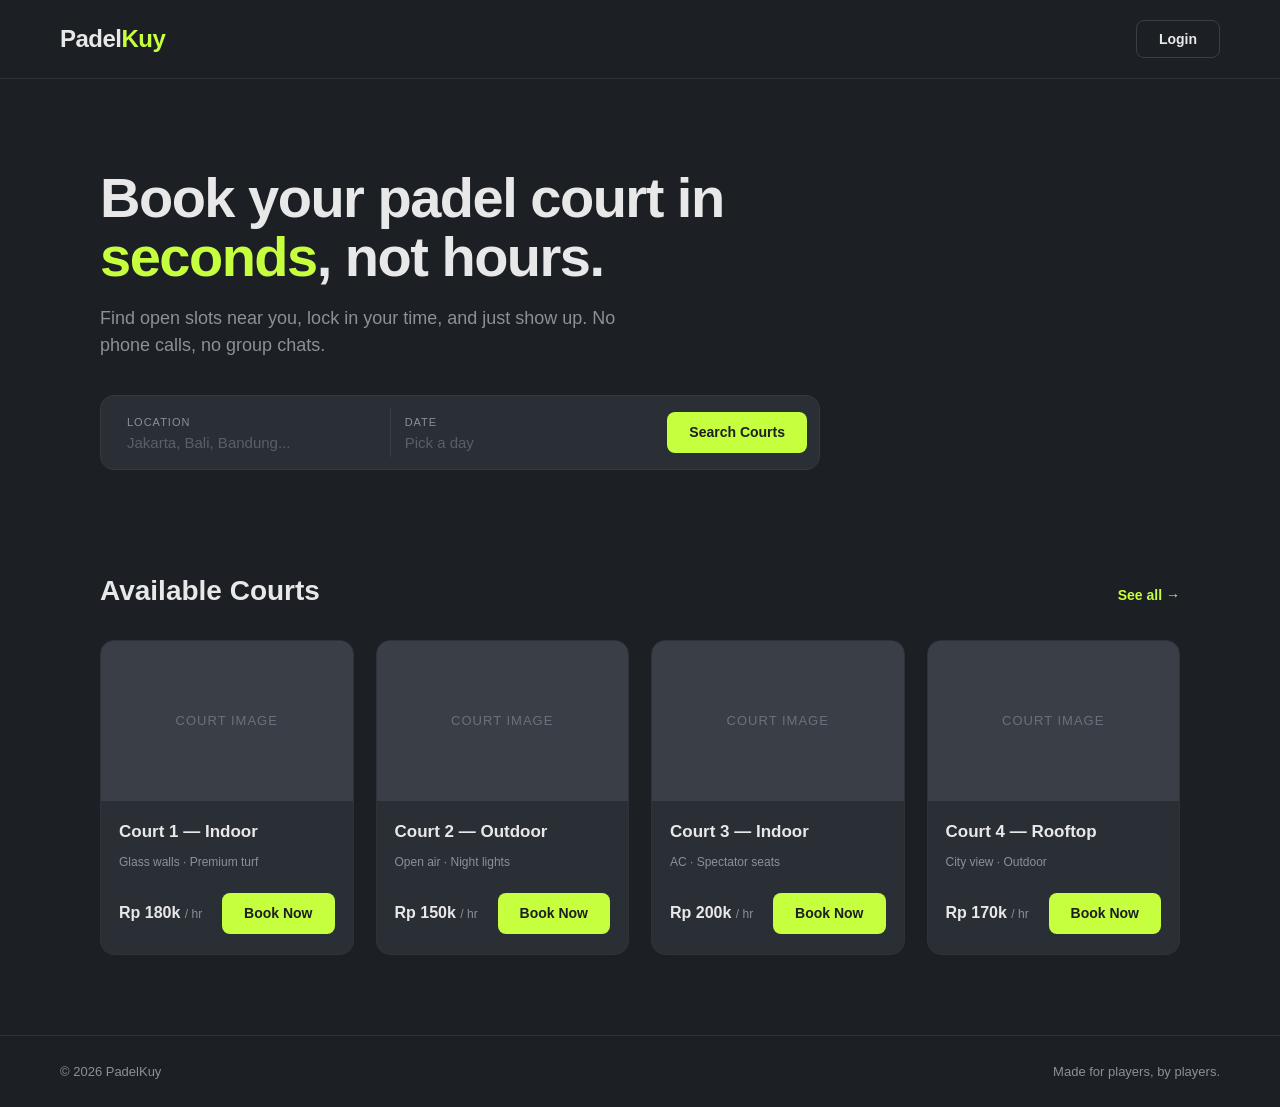
==== index.html @ c652b8ac "Initial commit: PadelKuy static booking website Vanilla HTML/CSS prototype with homepage (hero, sear" ====
<!DOCTYPE html>
<html lang="en">
<head>
<meta charset="UTF-8">
<meta name="viewport" content="width=device-width, initial-scale=1.0">
<title>PadelKuy — Book Your Court</title>
<link rel="stylesheet" href="css/style.css">
</head>
<body>

  <nav class="navbar">
    <div class="logo">Padel<span>Kuy</span></div>
    <button class="btn btn-ghost">Login</button>
  </nav>

  <section class="hero">
    <h1>Book your padel court in <em>seconds</em>, not hours.</h1>
    <p>Find open slots near you, lock in your time, and just show up. No phone calls, no group chats.</p>

    <div class="search-bar">
      <div class="search-field">
        <label>Location</label>
        <input type="text" placeholder="Jakarta, Bali, Bandung...">
      </div>
      <div class="search-field">
        <label>Date</label>
        <input type="text" placeholder="Pick a day">
      </div>
      <a href="#time-picker" class="btn btn-primary">Search Courts</a>
    </div>
  </section>

  <section id="time-picker" class="time-picker">
    <div class="time-picker-inner">
      <div class="time-picker-head">
        <div>
          <h2>Pilih Jam Main</h2>
          <p>Jakarta Selatan &nbsp;·&nbsp; Sabtu, 26 April 2026</p>
        </div>
        <a href="#" class="time-picker-close">✕</a>
      </div>

      <div class="time-picker-legend">
        <span class="legend-dot available"></span> Tersedia
        <span class="legend-dot taken"></span> Penuh
      </div>

      <div class="time-grid">
        <a href="detail.html" class="time-pill">07:00</a>
        <a href="detail.html" class="time-pill">08:00</a>
        <a href="#" class="time-pill taken">09:00</a>
        <a href="detail.html" class="time-pill">10:00</a>
        <a href="detail.html" class="time-pill">11:00</a>
        <a href="#" class="time-pill taken">12:00</a>
        <a href="#" class="time-pill taken">13:00</a>
        <a href="detail.html" class="time-pill">14:00</a>
        <a href="detail.html" class="time-pill">15:00</a>
        <a href="detail.html" class="time-pill">16:00</a>
        <a href="#" class="time-pill taken">17:00</a>
        <a href="detail.html" class="time-pill">18:00</a>
        <a href="detail.html" class="time-pill">19:00</a>
        <a href="detail.html" class="time-pill">20:00</a>
        <a href="#" class="time-pill taken">21:00</a>
      </div>
    </div>
  </section>

  <section class="courts">
    <div class="courts-header">
      <h2>Available Courts</h2>
      <a href="#" class="link">See all →</a>
    </div>

    <div class="court-grid">

      <div class="court-card">
        <div class="court-image">Court Image</div>
        <div class="court-body">
          <h3>Court 1 — Indoor</h3>
          <span class="court-tag">Glass walls · Premium turf</span>
          <div class="court-foot">
            <div class="price">Rp 180k <small>/ hr</small></div>
            <a href="detail.html" class="btn btn-primary">Book Now</a>
          </div>
        </div>
      </div>

      <div class="court-card">
        <div class="court-image">Court Image</div>
        <div class="court-body">
          <h3>Court 2 — Outdoor</h3>
          <span class="court-tag">Open air · Night lights</span>
          <div class="court-foot">
            <div class="price">Rp 150k <small>/ hr</small></div>
            <a href="detail.html" class="btn btn-primary">Book Now</a>
          </div>
        </div>
      </div>

      <div class="court-card">
        <div class="court-image">Court Image</div>
        <div class="court-body">
          <h3>Court 3 — Indoor</h3>
          <span class="court-tag">AC · Spectator seats</span>
          <div class="court-foot">
            <div class="price">Rp 200k <small>/ hr</small></div>
            <a href="detail.html" class="btn btn-primary">Book Now</a>
          </div>
        </div>
      </div>

      <div class="court-card">
        <div class="court-image">Court Image</div>
        <div class="court-body">
          <h3>Court 4 — Rooftop</h3>
          <span class="court-tag">City view · Outdoor</span>
          <div class="court-foot">
            <div class="price">Rp 170k <small>/ hr</small></div>
            <a href="detail.html" class="btn btn-primary">Book Now</a>
          </div>
        </div>
      </div>

    </div>
  </section>

  <footer class="footer">
    <div>© 2026 PadelKuy</div>
    <div>Made for players, by players.</div>
  </footer>

</body>
</html>
---- css/style.css ----
:root {
  --neon: #c6ff3d;
  --neon-dim: #a8e02b;
  --charcoal: #1c1f24;
  --charcoal-soft: #2a2e35;
  --text: #e8e8e8;
  --muted: #8b9099;
  --line: #2e323a;
}

* { box-sizing: border-box; margin: 0; padding: 0; }

body {
  font-family: -apple-system, "Segoe UI", Roboto, sans-serif;
  background: var(--charcoal);
  color: var(--text);
  line-height: 1.5;
}

a { color: inherit; text-decoration: none; }

.navbar {
  display: flex;
  justify-content: space-between;
  align-items: center;
  padding: 20px 60px;
  border-bottom: 1px solid var(--line);
}

.logo { font-size: 24px; font-weight: 800; letter-spacing: -0.5px; }
.logo span { color: var(--neon); }

.btn {
  display: inline-block;
  padding: 10px 22px;
  border-radius: 8px;
  border: none;
  font-weight: 600;
  cursor: pointer;
  font-size: 14px;
  font-family: inherit;
  transition: transform 0.15s ease, background 0.2s ease;
}
.btn:hover { transform: translateY(-1px); }

.btn-primary { background: var(--neon); color: var(--charcoal); }
.btn-primary:hover { background: var(--neon-dim); }

.btn-ghost {
  background: transparent;
  color: var(--text);
  border: 1px solid #3a3f47;
}
.btn-ghost:hover { border-color: var(--neon); color: var(--neon); }

.footer {
  border-top: 1px solid var(--line);
  padding: 26px 60px;
  display: flex;
  justify-content: space-between;
  color: var(--muted);
  font-size: 13px;
}

/* ─── Homepage ─────────────────────────────────────────── */

.hero {
  padding: 90px 60px 70px;
  max-width: 1200px;
  margin: 0 auto;
}

.hero h1 {
  font-size: 56px;
  font-weight: 800;
  line-height: 1.05;
  letter-spacing: -1.5px;
  max-width: 780px;
  margin-bottom: 18px;
}
.hero h1 em {
  color: var(--neon);
  font-style: normal;
}

.hero p {
  color: var(--muted);
  font-size: 18px;
  margin-bottom: 36px;
  max-width: 560px;
}

.search-bar {
  display: flex;
  gap: 12px;
  background: var(--charcoal-soft);
  padding: 12px;
  border-radius: 14px;
  max-width: 720px;
  align-items: center;
  border: 1px solid #353941;
}

.search-field {
  flex: 1;
  display: flex;
  flex-direction: column;
  padding: 6px 14px;
}
.search-field + .search-field {
  border-left: 1px solid #3a3f47;
}
.search-field label {
  font-size: 11px;
  text-transform: uppercase;
  letter-spacing: 1px;
  color: var(--muted);
  margin-bottom: 4px;
}
.search-field input {
  background: transparent;
  border: none;
  color: var(--text);
  font-size: 15px;
  outline: none;
  font-family: inherit;
}
.search-field input::placeholder { color: #5a5f68; }

.courts {
  padding: 30px 60px 80px;
  max-width: 1200px;
  margin: 0 auto;
}

.courts-header {
  display: flex;
  justify-content: space-between;
  align-items: baseline;
  margin-bottom: 28px;
}
.courts-header h2 { font-size: 28px; font-weight: 700; }
.courts-header .link { color: var(--neon); font-size: 14px; font-weight: 600; }

.court-grid {
  display: grid;
  grid-template-columns: repeat(4, 1fr);
  gap: 22px;
}

.court-card {
  background: var(--charcoal-soft);
  border-radius: 14px;
  overflow: hidden;
  border: 1px solid #2e323a;
  display: flex;
  flex-direction: column;
  transition: border-color 0.2s ease, transform 0.2s ease;
}
.court-card:hover {
  border-color: var(--neon);
  transform: translateY(-3px);
}

.court-image {
  background: #3a3f47;
  height: 160px;
  display: flex;
  align-items: center;
  justify-content: center;
  color: #6c7079;
  font-size: 13px;
  letter-spacing: 1px;
  text-transform: uppercase;
}

.court-body {
  padding: 18px 18px 20px;
  display: flex;
  flex-direction: column;
  gap: 8px;
  flex: 1;
}
.court-body h3 { font-size: 17px; font-weight: 700; }
.court-tag { font-size: 12px; color: var(--muted); }

.court-foot {
  margin-top: 14px;
  display: flex;
  justify-content: space-between;
  align-items: center;
}
.price { font-size: 16px; font-weight: 700; }
.price small { color: var(--muted); font-weight: 400; font-size: 12px; }

/* ─── Detail Page ───────────────────────────────────────── */

.breadcrumb {
  max-width: 1200px;
  margin: 0 auto;
  padding: 24px 60px 0;
  color: var(--muted);
  font-size: 13px;
}
.breadcrumb a:hover { color: var(--neon); }

.detail-wrap {
  max-width: 1200px;
  margin: 0 auto;
  padding: 28px 60px 70px;
  display: grid;
  grid-template-columns: 1.4fr 1fr;
  gap: 40px;
}

.court-hero-img {
  background: #3a3f47;
  height: 380px;
  border-radius: 16px;
  display: flex;
  align-items: center;
  justify-content: center;
  color: #6c7079;
  text-transform: uppercase;
  letter-spacing: 1px;
  font-size: 14px;
  margin-bottom: 26px;
}

.court-title {
  font-size: 34px;
  font-weight: 800;
  letter-spacing: -0.8px;
  margin-bottom: 6px;
}
.court-loc {
  color: var(--muted);
  font-size: 15px;
  margin-bottom: 28px;
}
.court-loc::before { content: "📍 "; }

.section-title {
  font-size: 18px;
  font-weight: 700;
  margin-bottom: 14px;
}

.about-text {
  color: #c0c4cc;
  font-size: 15px;
  margin-bottom: 30px;
}

.amenities {
  display: grid;
  grid-template-columns: repeat(2, 1fr);
  gap: 10px 20px;
  list-style: none;
}
.amenities li {
  background: var(--charcoal-soft);
  border: 1px solid var(--line);
  padding: 12px 14px;
  border-radius: 10px;
  font-size: 14px;
  display: flex;
  align-items: center;
  gap: 10px;
}
.amenities li::before { content: "✓"; color: var(--neon); font-weight: 700; }

.booking-widget {
  background: var(--charcoal-soft);
  border: 1px solid var(--line);
  border-radius: 16px;
  padding: 26px;
  position: sticky;
  top: 24px;
  height: fit-content;
}

.price-row {
  display: flex;
  justify-content: space-between;
  align-items: baseline;
  margin-bottom: 22px;
  padding-bottom: 18px;
  border-bottom: 1px solid var(--line);
}
.price-row .price { font-size: 24px; font-weight: 800; }
.price-row .price small { color: var(--muted); font-weight: 400; font-size: 13px; }
.rating { color: var(--neon); font-size: 14px; font-weight: 600; }

.calendar-head {
  display: flex;
  justify-content: space-between;
  align-items: center;
  margin-bottom: 12px;
}
.calendar-head h4 { font-size: 15px; font-weight: 700; }
.calendar-nav { display: flex; gap: 6px; }
.calendar-nav button {
  background: transparent;
  border: 1px solid #3a3f47;
  color: var(--text);
  width: 28px;
  height: 28px;
  border-radius: 6px;
  cursor: pointer;
}

.calendar {
  display: grid;
  grid-template-columns: repeat(7, 1fr);
  gap: 4px;
  margin-bottom: 24px;
}
.day-label {
  text-align: center;
  font-size: 11px;
  color: var(--muted);
  text-transform: uppercase;
  padding: 6px 0;
}
.date-cell {
  aspect-ratio: 1 / 1;
  display: flex;
  align-items: center;
  justify-content: center;
  font-size: 13px;
  border-radius: 8px;
  cursor: pointer;
  color: var(--text);
  transition: background 0.15s ease;
}
.date-cell:hover { background: #353941; }
.date-cell.muted { color: #4a4e57; cursor: default; }
.date-cell.muted:hover { background: transparent; }
.date-cell.disabled {
  color: #5a5f68;
  text-decoration: line-through;
  cursor: not-allowed;
  background: #232730;
}
.date-cell.disabled:hover { background: #232730; }
.date-cell.active {
  background: var(--neon);
  color: var(--charcoal);
  font-weight: 700;
}

.slots-label { font-size: 13px; color: var(--muted); margin-bottom: 10px; }
.slots { display: flex; flex-wrap: wrap; gap: 8px; margin-bottom: 24px; }
.slot {
  background: transparent;
  border: 1px solid #3a3f47;
  padding: 8px 14px;
  border-radius: 999px;
  color: var(--text);
  font-size: 13px;
  cursor: pointer;
  font-family: inherit;
}
.slot:hover { border-color: var(--neon); }
.slot.selected {
  background: var(--neon);
  color: var(--charcoal);
  border-color: var(--neon);
  font-weight: 700;
}
.slot.taken {
  color: #5a5f68;
  text-decoration: line-through;
  cursor: not-allowed;
}
.slot.taken:hover { border-color: #3a3f47; }

.booking-form {
  display: flex;
  flex-direction: column;
  gap: 12px;
  border-top: 1px solid var(--line);
  padding-top: 20px;
}
.booking-form label {
  font-size: 12px;
  color: var(--muted);
  text-transform: uppercase;
  letter-spacing: 0.5px;
}
.booking-form input {
  background: var(--charcoal);
  border: 1px solid #3a3f47;
  color: var(--text);
  padding: 11px 14px;
  border-radius: 8px;
  font-size: 14px;
  font-family: inherit;
  outline: none;
}
.booking-form input:focus { border-color: var(--neon); }
.field { display: flex; flex-direction: column; gap: 5px; }
.confirm-btn { margin-top: 8px; padding: 14px; font-size: 15px; width: 100%; }

/* ─── Time Picker ───────────────────────────────────────── */

.time-picker {
  max-height: 0;
  overflow: hidden;
  transition: max-height 0.4s ease, opacity 0.3s ease;
  opacity: 0;
}

#time-picker:target {
  max-height: 500px;
  opacity: 1;
}

.time-picker-inner {
  max-width: 1200px;
  margin: 0 auto;
  padding: 36px 60px 40px;
  border-top: 1px solid var(--line);
  border-bottom: 1px solid var(--line);
}

.time-picker-head {
  display: flex;
  justify-content: space-between;
  align-items: flex-start;
  margin-bottom: 20px;
}
.time-picker-head h2 {
  font-size: 22px;
  font-weight: 700;
  margin-bottom: 4px;
}
.time-picker-head p { color: var(--muted); font-size: 14px; }

.time-picker-close {
  color: var(--muted);
  font-size: 18px;
  line-height: 1;
  padding: 4px 8px;
  border: 1px solid var(--line);
  border-radius: 6px;
  transition: color 0.15s, border-color 0.15s;
}
.time-picker-close:hover { color: var(--text); border-color: var(--text); }

.time-picker-legend {
  display: flex;
  align-items: center;
  gap: 16px;
  font-size: 12px;
  color: var(--muted);
  margin-bottom: 18px;
}
.legend-dot {
  display: inline-block;
  width: 10px;
  height: 10px;
  border-radius: 50%;
  margin-right: 4px;
}
.legend-dot.available { background: var(--neon); }
.legend-dot.taken { background: #3a3f47; }

.time-grid {
  display: flex;
  flex-wrap: wrap;
  gap: 10px;
}

.time-pill {
  padding: 10px 20px;
  border-radius: 999px;
  border: 1px solid #3a3f47;
  font-size: 14px;
  font-weight: 600;
  color: var(--text);
  transition: border-color 0.15s ease, background 0.15s ease, color 0.15s ease, transform 0.12s ease;
}
.time-pill:hover {
  border-color: var(--neon);
  color: var(--neon);
  transform: translateY(-1px);
}
.time-pill.taken {
  color: #4a4e57;
  border-color: #2e323a;
  background: #232730;
  cursor: not-allowed;
  text-decoration: line-through;
  pointer-events: none;
}

/* ─── Responsive ────────────────────────────────────────── */

@media (max-width: 900px) {
  .navbar, .footer { padding-left: 24px; padding-right: 24px; }

  .hero { padding: 60px 24px 48px; }
  .hero h1 { font-size: 40px; }
  .search-bar { flex-wrap: wrap; }
  .search-field + .search-field { border-left: none; }

  .courts { padding: 24px 24px 60px; }
  .court-grid { grid-template-columns: repeat(2, 1fr); }

  .time-picker-inner { padding: 28px 24px 32px; }
  #time-picker:target { max-height: 700px; }

  .breadcrumb { padding-left: 24px; padding-right: 24px; }
  .detail-wrap {
    grid-template-columns: 1fr;
    padding: 24px;
  }
  .court-title { font-size: 26px; }
  .booking-widget { position: static; }
}
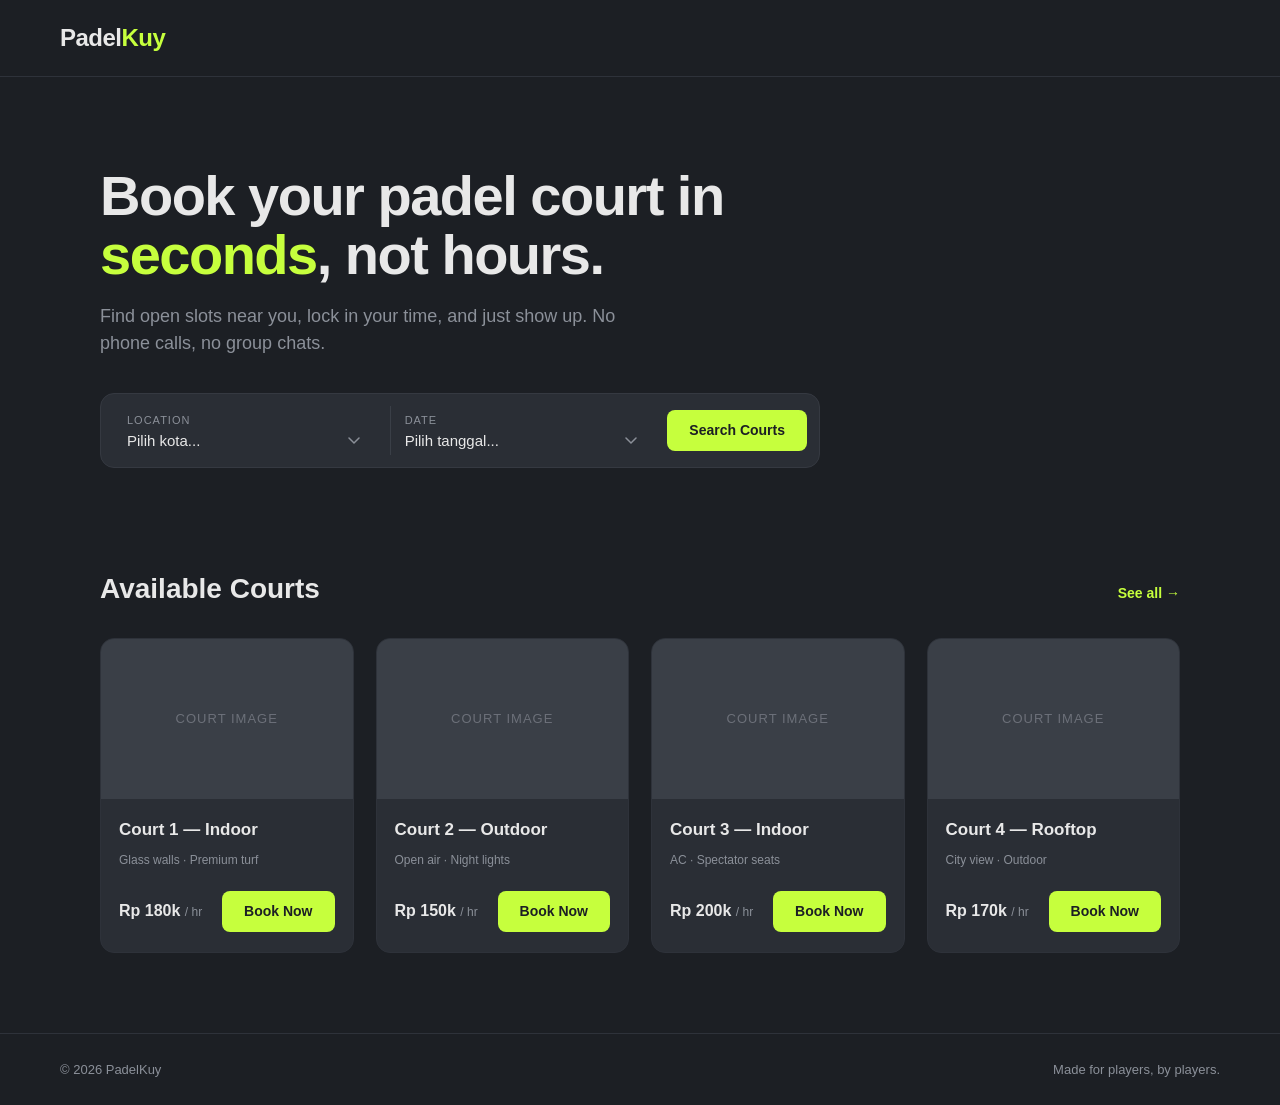
==== commit ee51db88: "up" ====
--- a/index.html
+++ b/index.html
@@ -10,7 +10,6 @@
 
   <nav class="navbar">
     <div class="logo">Padel<span>Kuy</span></div>
-    <button class="btn btn-ghost">Login</button>
   </nav>
 
   <section class="hero">
@@ -19,12 +18,34 @@
 
     <div class="search-bar">
       <div class="search-field">
-        <label>Location</label>
-        <input type="text" placeholder="Jakarta, Bali, Bandung...">
+        <label for="loc">Location</label>
+        <select id="loc">
+          <option value="" disabled selected>Pilih kota...</option>
+          <option>Jakarta Selatan</option>
+          <option>Jakarta Pusat</option>
+          <option>Jakarta Barat</option>
+          <option>Jakarta Utara</option>
+          <option>Bandung</option>
+          <option>Bali</option>
+          <option>Surabaya</option>
+          <option>Yogyakarta</option>
+        </select>
       </div>
       <div class="search-field">
-        <label>Date</label>
-        <input type="text" placeholder="Pick a day">
+        <label for="date">Date</label>
+        <select id="date">
+          <option value="" disabled selected>Pilih tanggal...</option>
+          <option>Sabtu, 26 Apr</option>
+          <option>Minggu, 27 Apr</option>
+          <option>Senin, 28 Apr</option>
+          <option>Selasa, 29 Apr</option>
+          <option>Rabu, 30 Apr</option>
+          <option>Kamis, 1 Mei</option>
+          <option>Jumat, 2 Mei</option>
+          <option>Sabtu, 3 Mei</option>
+          <option>Minggu, 4 Mei</option>
+          <option>Senin, 5 Mei</option>
+        </select>
       </div>
       <a href="#time-picker" class="btn btn-primary">Search Courts</a>
     </div>
--- a/css/style.css
+++ b/css/style.css
@@ -117,15 +117,30 @@
   color: var(--muted);
   margin-bottom: 4px;
 }
-.search-field input {
+.search-field input,
+.search-field select {
   background: transparent;
   border: none;
   color: var(--text);
   font-size: 15px;
   outline: none;
   font-family: inherit;
+  width: 100%;
 }
 .search-field input::placeholder { color: #5a5f68; }
+.search-field select {
+  cursor: pointer;
+  -webkit-appearance: none;
+  appearance: none;
+  background-image: url("data:image/svg+xml,%3Csvg xmlns='http://www.w3.org/2000/svg' width='12' height='8' viewBox='0 0 12 8'%3E%3Cpath d='M1 1l5 5 5-5' stroke='%238b9099' stroke-width='1.5' fill='none' stroke-linecap='round'/%3E%3C/svg%3E");
+  background-repeat: no-repeat;
+  background-position: right 4px center;
+  padding-right: 20px;
+}
+.search-field select option {
+  background: var(--charcoal-soft);
+  color: var(--text);
+}
 
 .courts {
   padding: 30px 60px 80px;
@@ -337,21 +352,61 @@
 .date-cell:hover { background: #353941; }
 .date-cell.muted { color: #4a4e57; cursor: default; }
 .date-cell.muted:hover { background: transparent; }
-.date-cell.disabled {
-  color: #5a5f68;
-  text-decoration: line-through;
+.date-cell.past {
+  color: #3a3e47;
   cursor: not-allowed;
-  background: #232730;
-}
-.date-cell.disabled:hover { background: #232730; }
-.date-cell.active {
+}
+.date-cell.past:hover { background: transparent; }
+a.date-cell.today {
+  border: 1px solid var(--neon);
+  color: var(--neon);
+  font-weight: 600;
+}
+
+body:has(#slots-26:target) a[href="#slots-26"],
+body:has(#slots-27:target) a[href="#slots-27"],
+body:has(#slots-28:target) a[href="#slots-28"],
+body:has(#slots-29:target) a[href="#slots-29"],
+body:has(#slots-30:target) a[href="#slots-30"] {
   background: var(--neon);
   color: var(--charcoal);
   font-weight: 700;
-}
-
-.slots-label { font-size: 13px; color: var(--muted); margin-bottom: 10px; }
+  border: none;
+}
+
+.slots-wrap { margin-bottom: 20px; }
+
+.slots-prompt {
+  color: var(--muted);
+  font-size: 13px;
+  text-align: center;
+  padding: 18px 14px;
+  border: 1px dashed #3a3f47;
+  border-radius: 10px;
+}
+body:has(.slot-group:target) .slots-prompt { display: none; }
+
+.slot-group { display: none; }
+.slot-group:target { display: block; }
+.slot-group .slots-label {
+  font-size: 13px;
+  font-weight: 600;
+  color: var(--text);
+  margin-bottom: 10px;
+}
+
 .slots { display: flex; flex-wrap: wrap; gap: 8px; margin-bottom: 24px; }
+.slot-option { display: contents; }
+
+.sr-only {
+  position: absolute;
+  width: 1px;
+  height: 1px;
+  overflow: hidden;
+  clip: rect(0, 0, 0, 0);
+  white-space: nowrap;
+}
+
 .slot {
   background: transparent;
   border: 1px solid #3a3f47;
@@ -361,20 +416,22 @@
   font-size: 13px;
   cursor: pointer;
   font-family: inherit;
+  transition: border-color 0.15s, background 0.15s, color 0.15s;
 }
 .slot:hover { border-color: var(--neon); }
-.slot.selected {
+.slot-option input:checked + .slot {
   background: var(--neon);
   color: var(--charcoal);
   border-color: var(--neon);
   font-weight: 700;
 }
 .slot.taken {
-  color: #5a5f68;
+  color: #4a4e57;
   text-decoration: line-through;
   cursor: not-allowed;
-}
-.slot.taken:hover { border-color: #3a3f47; }
+  border-color: #2e323a;
+}
+.slot.taken:hover { border-color: #2e323a; }
 
 .booking-form {
   display: flex;
@@ -402,6 +459,118 @@
 .booking-form input:focus { border-color: var(--neon); }
 .field { display: flex; flex-direction: column; gap: 5px; }
 .confirm-btn { margin-top: 8px; padding: 14px; font-size: 15px; width: 100%; }
+
+/* ─── Auth Page ─────────────────────────────────────────── */
+
+.auth-page { display: flex; flex-direction: column; min-height: 100vh; }
+
+.auth-wrap {
+  flex: 1;
+  display: flex;
+  align-items: center;
+  justify-content: center;
+  padding: 40px 24px;
+}
+
+.auth-card {
+  background: var(--charcoal-soft);
+  border: 1px solid var(--line);
+  border-radius: 20px;
+  padding: 40px;
+  width: 100%;
+  max-width: 420px;
+}
+
+.auth-header { text-align: center; margin-bottom: 32px; }
+
+.auth-logo {
+  font-size: 26px;
+  font-weight: 800;
+  letter-spacing: -0.5px;
+  margin-bottom: 20px;
+}
+.auth-logo span { color: var(--neon); }
+
+.auth-header h1 {
+  font-size: 24px;
+  font-weight: 700;
+  margin-bottom: 6px;
+}
+.auth-header p { color: var(--muted); font-size: 14px; }
+
+.auth-form {
+  display: flex;
+  flex-direction: column;
+  gap: 16px;
+  margin-bottom: 20px;
+}
+.auth-form .field label {
+  display: flex;
+  justify-content: space-between;
+  align-items: center;
+  font-size: 12px;
+  color: var(--muted);
+  text-transform: uppercase;
+  letter-spacing: 0.5px;
+  margin-bottom: 6px;
+}
+.forgot-link { color: var(--neon); font-size: 12px; text-transform: none; letter-spacing: 0; }
+.forgot-link:hover { text-decoration: underline; }
+
+.auth-form input {
+  width: 100%;
+  background: var(--charcoal);
+  border: 1px solid #3a3f47;
+  color: var(--text);
+  padding: 12px 14px;
+  border-radius: 10px;
+  font-size: 15px;
+  font-family: inherit;
+  outline: none;
+  transition: border-color 0.15s;
+}
+.auth-form input:focus { border-color: var(--neon); }
+
+.auth-submit { width: 100%; padding: 14px; font-size: 15px; margin-top: 4px; }
+
+.auth-divider {
+  display: flex;
+  align-items: center;
+  gap: 12px;
+  color: var(--muted);
+  font-size: 12px;
+  margin-bottom: 16px;
+}
+.auth-divider::before,
+.auth-divider::after {
+  content: "";
+  flex: 1;
+  height: 1px;
+  background: var(--line);
+}
+
+.btn-social {
+  width: 100%;
+  background: var(--charcoal);
+  border: 1px solid #3a3f47;
+  color: var(--text);
+  padding: 12px;
+  font-size: 14px;
+  display: flex;
+  align-items: center;
+  justify-content: center;
+  gap: 10px;
+  margin-bottom: 24px;
+}
+.btn-social:hover { border-color: #5a5f68; transform: translateY(-1px); }
+
+.auth-footer {
+  text-align: center;
+  color: var(--muted);
+  font-size: 13px;
+}
+.auth-footer a { color: var(--neon); font-weight: 600; }
+.auth-footer a:hover { text-decoration: underline; }
 
 /* ─── Time Picker ───────────────────────────────────────── */
 
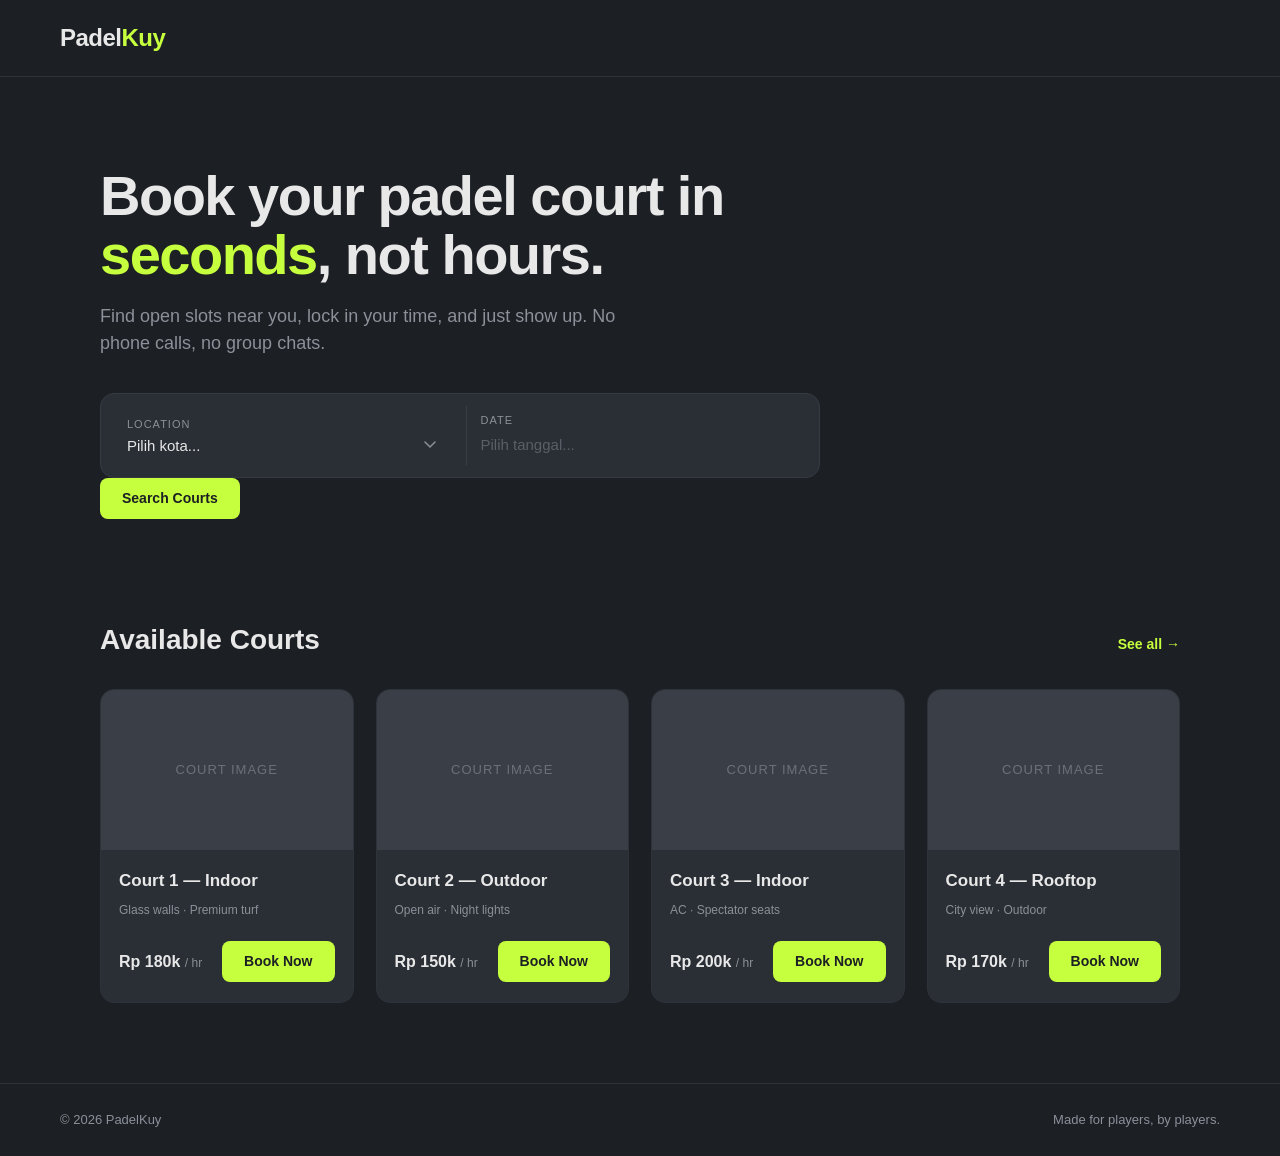
==== commit 4466233b: "benerin kalender" ====
--- a/index.html
+++ b/index.html
@@ -5,6 +5,7 @@
 <meta name="viewport" content="width=device-width, initial-scale=1.0">
 <title>PadelKuy — Book Your Court</title>
 <link rel="stylesheet" href="css/style.css">
+<script src="main.js"></script>
 </head>
 <body>
 
@@ -31,22 +32,24 @@
           <option>Yogyakarta</option>
         </select>
       </div>
-      <div class="search-field">
-        <label for="date">Date</label>
-        <select id="date">
-          <option value="" disabled selected>Pilih tanggal...</option>
-          <option>Sabtu, 26 Apr</option>
-          <option>Minggu, 27 Apr</option>
-          <option>Senin, 28 Apr</option>
-          <option>Selasa, 29 Apr</option>
-          <option>Rabu, 30 Apr</option>
-          <option>Kamis, 1 Mei</option>
-          <option>Jumat, 2 Mei</option>
-          <option>Sabtu, 3 Mei</option>
-          <option>Minggu, 4 Mei</option>
-          <option>Senin, 5 Mei</option>
-        </select>
+      <div class="search-field" id="date-picker-wrapper">
+        <label>Date</label>
+        <div id="date-display" class="custom-select-display">Pilih tanggal...</div>
+        <input type="hidden" id="selected-date" name="date">
+
+        <div id="custom-calendar-popup" class="calendar-popup">
+          <div class="calendar-head">
+            <h4 id="kalender-bulan-tahun">April 2026</h4>
+            <div class="calendar-nav">
+              <button type="button" id="prev-month">‹</button>
+              <button type="button" id="next-month">›</button>
+            </div>
+          </div>
+          <div class="calendar" id="kalender-grid">
+          </div>
+        </div>
       </div>
+</div>
       <a href="#time-picker" class="btn btn-primary">Search Courts</a>
     </div>
   </section>
--- a/css/style.css
+++ b/css/style.css
@@ -142,6 +142,39 @@
   color: var(--text);
 }
 
+#date-picker-wrapper {
+  position: relative;
+}
+.custom-select-display {
+  color: #5a5f68;
+  font-size: 15px;
+  cursor: pointer;
+  padding: 2px 0;
+  display: flex;
+  justify-content: space-between;
+  align-items: center;
+}
+.custom-select-display.has-value {
+  color: var(--text);
+}
+.calendar-popup {
+  display: none;
+  position: absolute;
+  top: 100%;
+  left: 0;
+  width: 320px;
+  background: var(--charcoal-soft);
+  border: 1px solid var(--line);
+  border-radius: 14px;
+  padding: 20px;
+  z-index: 1000;
+  box-shadow: 0 10px 30px rgba(0,0,0,0.5);
+  margin-top: 15px;
+}
+.calendar-popup.active {
+  display: block;
+}
+
 .courts {
   padding: 30px 60px 80px;
   max-width: 1200px;
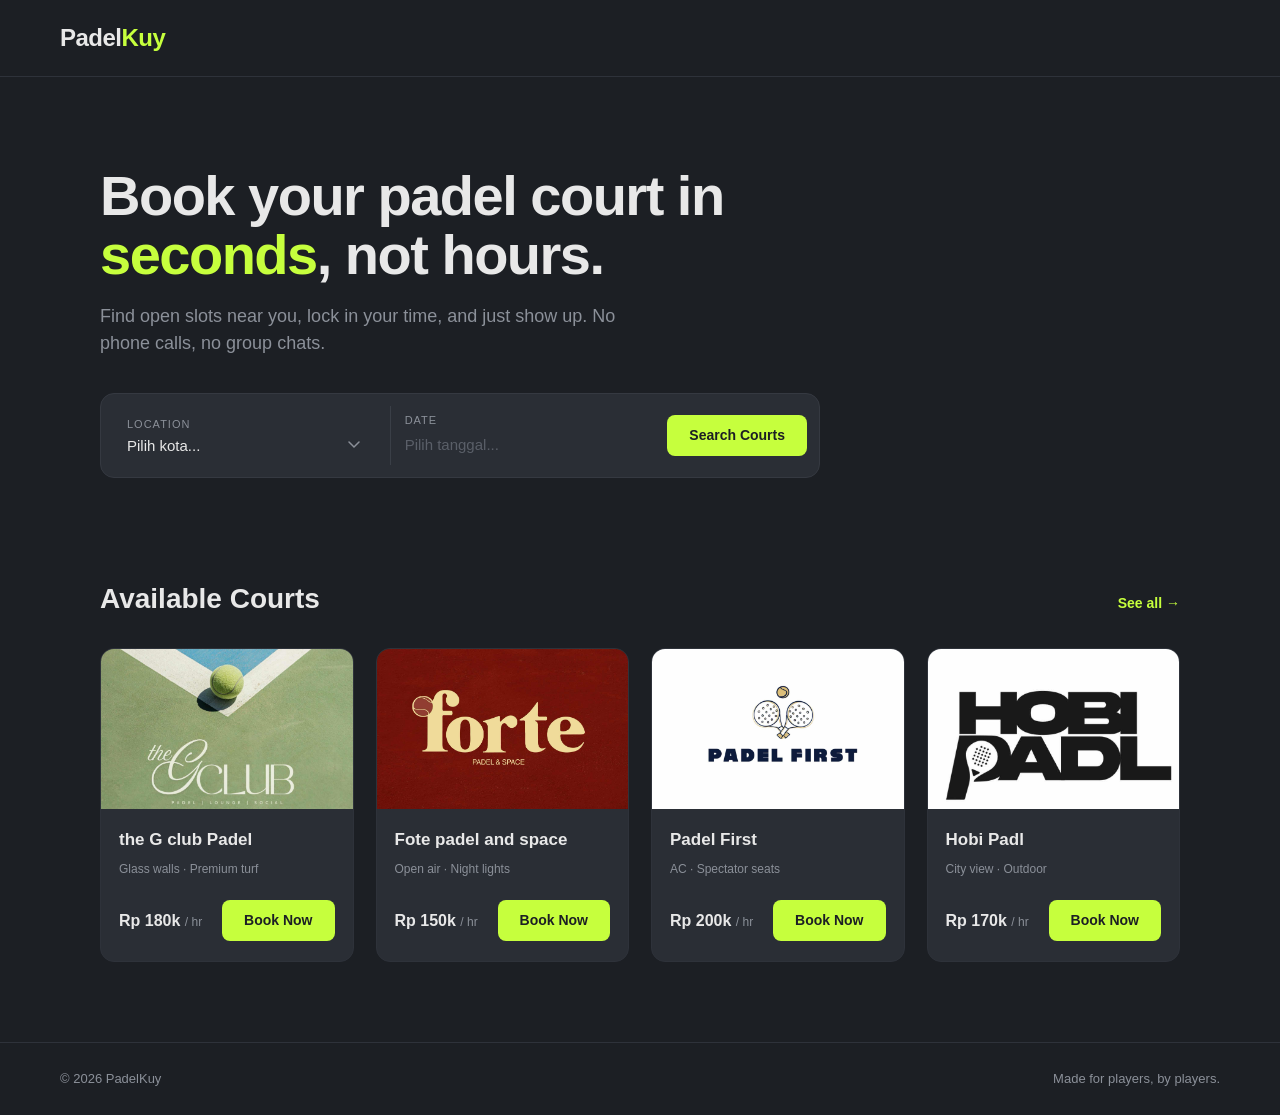
==== commit 3cf0aaec: "Add court images, single-page detail with :target nav, integrate custom date picker - Replace all co" ====
--- a/index.html
+++ b/index.html
@@ -49,47 +49,11 @@
           </div>
         </div>
       </div>
-</div>
-      <a href="#time-picker" class="btn btn-primary">Search Courts</a>
+      <a href="#courts" class="btn btn-primary">Search Courts</a>
     </div>
   </section>
 
-  <section id="time-picker" class="time-picker">
-    <div class="time-picker-inner">
-      <div class="time-picker-head">
-        <div>
-          <h2>Pilih Jam Main</h2>
-          <p>Jakarta Selatan &nbsp;·&nbsp; Sabtu, 26 April 2026</p>
-        </div>
-        <a href="#" class="time-picker-close">✕</a>
-      </div>
-
-      <div class="time-picker-legend">
-        <span class="legend-dot available"></span> Tersedia
-        <span class="legend-dot taken"></span> Penuh
-      </div>
-
-      <div class="time-grid">
-        <a href="detail.html" class="time-pill">07:00</a>
-        <a href="detail.html" class="time-pill">08:00</a>
-        <a href="#" class="time-pill taken">09:00</a>
-        <a href="detail.html" class="time-pill">10:00</a>
-        <a href="detail.html" class="time-pill">11:00</a>
-        <a href="#" class="time-pill taken">12:00</a>
-        <a href="#" class="time-pill taken">13:00</a>
-        <a href="detail.html" class="time-pill">14:00</a>
-        <a href="detail.html" class="time-pill">15:00</a>
-        <a href="detail.html" class="time-pill">16:00</a>
-        <a href="#" class="time-pill taken">17:00</a>
-        <a href="detail.html" class="time-pill">18:00</a>
-        <a href="detail.html" class="time-pill">19:00</a>
-        <a href="detail.html" class="time-pill">20:00</a>
-        <a href="#" class="time-pill taken">21:00</a>
-      </div>
-    </div>
-  </section>
-
-  <section class="courts">
+  <section id="courts" class="courts">
     <div class="courts-header">
       <h2>Available Courts</h2>
       <a href="#" class="link">See all →</a>
@@ -98,49 +62,57 @@
     <div class="court-grid">
 
       <div class="court-card">
-        <div class="court-image">Court Image</div>
+        <div class="court-image">
+          <img src="assets/images/court-1-image.jpeg" alt="the G club Padel">
+        </div>
         <div class="court-body">
-          <h3>Court 1 — Indoor</h3>
+          <h3>the G club Padel</h3>
           <span class="court-tag">Glass walls · Premium turf</span>
           <div class="court-foot">
             <div class="price">Rp 180k <small>/ hr</small></div>
-            <a href="detail.html" class="btn btn-primary">Book Now</a>
+            <a href="detail.html#court-1" class="btn btn-primary">Book Now</a>
           </div>
         </div>
       </div>
 
       <div class="court-card">
-        <div class="court-image">Court Image</div>
+        <div class="court-image">
+          <img src="assets/images/court-2-image.jpeg" alt="Fote padel and space">
+        </div>
         <div class="court-body">
-          <h3>Court 2 — Outdoor</h3>
+          <h3>Fote padel and space</h3>
           <span class="court-tag">Open air · Night lights</span>
           <div class="court-foot">
             <div class="price">Rp 150k <small>/ hr</small></div>
-            <a href="detail.html" class="btn btn-primary">Book Now</a>
+            <a href="detail.html#court-2" class="btn btn-primary">Book Now</a>
           </div>
         </div>
       </div>
 
       <div class="court-card">
-        <div class="court-image">Court Image</div>
+        <div class="court-image">
+          <img src="assets/images/court-3-image.jpeg" alt="Padel First">
+        </div>
         <div class="court-body">
-          <h3>Court 3 — Indoor</h3>
+          <h3>Padel First</h3>
           <span class="court-tag">AC · Spectator seats</span>
           <div class="court-foot">
             <div class="price">Rp 200k <small>/ hr</small></div>
-            <a href="detail.html" class="btn btn-primary">Book Now</a>
+            <a href="detail.html#court-3" class="btn btn-primary">Book Now</a>
           </div>
         </div>
       </div>
 
       <div class="court-card">
-        <div class="court-image">Court Image</div>
+        <div class="court-image">
+          <img src="assets/images/court-4-image.jpeg" alt="Hobi Padl">
+        </div>
         <div class="court-body">
-          <h3>Court 4 — Rooftop</h3>
+          <h3>Hobi Padl</h3>
           <span class="court-tag">City view · Outdoor</span>
           <div class="court-foot">
             <div class="price">Rp 170k <small>/ hr</small></div>
-            <a href="detail.html" class="btn btn-primary">Book Now</a>
+            <a href="detail.html#court-4" class="btn btn-primary">Book Now</a>
           </div>
         </div>
       </div>
--- a/css/style.css
+++ b/css/style.css
@@ -211,16 +211,18 @@
 }
 
 .court-image {
+  height: 160px;
+  overflow: hidden;
   background: #3a3f47;
-  height: 160px;
-  display: flex;
-  align-items: center;
-  justify-content: center;
-  color: #6c7079;
-  font-size: 13px;
-  letter-spacing: 1px;
-  text-transform: uppercase;
-}
+}
+.court-image img {
+  width: 100%;
+  height: 100%;
+  object-fit: cover;
+  display: block;
+  transition: transform 0.3s ease;
+}
+.court-card:hover .court-image img { transform: scale(1.05); }
 
 .court-body {
   padding: 18px 18px 20px;
@@ -262,17 +264,43 @@
 }
 
 .court-hero-img {
-  background: #3a3f47;
   height: 380px;
   border-radius: 16px;
-  display: flex;
-  align-items: center;
-  justify-content: center;
-  color: #6c7079;
-  text-transform: uppercase;
-  letter-spacing: 1px;
-  font-size: 14px;
+  overflow: hidden;
+  background: #3a3f47;
   margin-bottom: 26px;
+}
+.court-hero-img img {
+  width: 100%;
+  height: 100%;
+  object-fit: cover;
+  display: block;
+}
+
+.court-previews {
+  display: grid;
+  grid-template-columns: repeat(3, 1fr);
+  gap: 10px;
+  margin-bottom: 26px;
+}
+
+.preview-thumb {
+  height: 110px;
+  border-radius: 10px;
+  overflow: hidden;
+  background: #3a3f47;
+  cursor: pointer;
+  transition: filter 0.2s ease, transform 0.2s ease;
+}
+.preview-thumb:hover {
+  filter: brightness(1.15);
+  transform: translateY(-2px);
+}
+.preview-thumb img {
+  width: 100%;
+  height: 100%;
+  object-fit: cover;
+  display: block;
 }
 
 .court-title {
@@ -396,11 +424,62 @@
   font-weight: 600;
 }
 
-body:has(#slots-26:target) a[href="#slots-26"],
-body:has(#slots-27:target) a[href="#slots-27"],
-body:has(#slots-28:target) a[href="#slots-28"],
-body:has(#slots-29:target) a[href="#slots-29"],
-body:has(#slots-30:target) a[href="#slots-30"] {
+/* court-1 is the default; courts 2/3/4 are hidden until targeted */
+.court-section { display: none; }
+#court-1 { display: block; }
+
+/* Hide court-1 when court 2/3/4 (or their slots) are active */
+body:has(#court-2:target) #court-1,
+body:has(#court-3:target) #court-1,
+body:has(#court-4:target) #court-1,
+body:has(#c2-slots-26:target) #court-1, body:has(#c2-slots-27:target) #court-1,
+body:has(#c2-slots-28:target) #court-1, body:has(#c2-slots-29:target) #court-1,
+body:has(#c2-slots-30:target) #court-1,
+body:has(#c3-slots-26:target) #court-1, body:has(#c3-slots-27:target) #court-1,
+body:has(#c3-slots-28:target) #court-1, body:has(#c3-slots-29:target) #court-1,
+body:has(#c3-slots-30:target) #court-1,
+body:has(#c4-slots-26:target) #court-1, body:has(#c4-slots-27:target) #court-1,
+body:has(#c4-slots-28:target) #court-1, body:has(#c4-slots-29:target) #court-1,
+body:has(#c4-slots-30:target) #court-1 { display: none; }
+
+/* Show court-2 when it or its slots are targeted */
+body:has(#court-2:target) #court-2,
+body:has(#c2-slots-26:target) #court-2, body:has(#c2-slots-27:target) #court-2,
+body:has(#c2-slots-28:target) #court-2, body:has(#c2-slots-29:target) #court-2,
+body:has(#c2-slots-30:target) #court-2 { display: block; }
+
+/* Show court-3 when it or its slots are targeted */
+body:has(#court-3:target) #court-3,
+body:has(#c3-slots-26:target) #court-3, body:has(#c3-slots-27:target) #court-3,
+body:has(#c3-slots-28:target) #court-3, body:has(#c3-slots-29:target) #court-3,
+body:has(#c3-slots-30:target) #court-3 { display: block; }
+
+/* Show court-4 when it or its slots are targeted */
+body:has(#court-4:target) #court-4,
+body:has(#c4-slots-26:target) #court-4, body:has(#c4-slots-27:target) #court-4,
+body:has(#c4-slots-28:target) #court-4, body:has(#c4-slots-29:target) #court-4,
+body:has(#c4-slots-30:target) #court-4 { display: block; }
+
+body:has(#c1-slots-26:target) a[href="#c1-slots-26"],
+body:has(#c1-slots-27:target) a[href="#c1-slots-27"],
+body:has(#c1-slots-28:target) a[href="#c1-slots-28"],
+body:has(#c1-slots-29:target) a[href="#c1-slots-29"],
+body:has(#c1-slots-30:target) a[href="#c1-slots-30"],
+body:has(#c2-slots-26:target) a[href="#c2-slots-26"],
+body:has(#c2-slots-27:target) a[href="#c2-slots-27"],
+body:has(#c2-slots-28:target) a[href="#c2-slots-28"],
+body:has(#c2-slots-29:target) a[href="#c2-slots-29"],
+body:has(#c2-slots-30:target) a[href="#c2-slots-30"],
+body:has(#c3-slots-26:target) a[href="#c3-slots-26"],
+body:has(#c3-slots-27:target) a[href="#c3-slots-27"],
+body:has(#c3-slots-28:target) a[href="#c3-slots-28"],
+body:has(#c3-slots-29:target) a[href="#c3-slots-29"],
+body:has(#c3-slots-30:target) a[href="#c3-slots-30"],
+body:has(#c4-slots-26:target) a[href="#c4-slots-26"],
+body:has(#c4-slots-27:target) a[href="#c4-slots-27"],
+body:has(#c4-slots-28:target) a[href="#c4-slots-28"],
+body:has(#c4-slots-29:target) a[href="#c4-slots-29"],
+body:has(#c4-slots-30:target) a[href="#c4-slots-30"] {
   background: var(--neon);
   color: var(--charcoal);
   font-weight: 700;
@@ -605,98 +684,6 @@
 .auth-footer a { color: var(--neon); font-weight: 600; }
 .auth-footer a:hover { text-decoration: underline; }
 
-/* ─── Time Picker ───────────────────────────────────────── */
-
-.time-picker {
-  max-height: 0;
-  overflow: hidden;
-  transition: max-height 0.4s ease, opacity 0.3s ease;
-  opacity: 0;
-}
-
-#time-picker:target {
-  max-height: 500px;
-  opacity: 1;
-}
-
-.time-picker-inner {
-  max-width: 1200px;
-  margin: 0 auto;
-  padding: 36px 60px 40px;
-  border-top: 1px solid var(--line);
-  border-bottom: 1px solid var(--line);
-}
-
-.time-picker-head {
-  display: flex;
-  justify-content: space-between;
-  align-items: flex-start;
-  margin-bottom: 20px;
-}
-.time-picker-head h2 {
-  font-size: 22px;
-  font-weight: 700;
-  margin-bottom: 4px;
-}
-.time-picker-head p { color: var(--muted); font-size: 14px; }
-
-.time-picker-close {
-  color: var(--muted);
-  font-size: 18px;
-  line-height: 1;
-  padding: 4px 8px;
-  border: 1px solid var(--line);
-  border-radius: 6px;
-  transition: color 0.15s, border-color 0.15s;
-}
-.time-picker-close:hover { color: var(--text); border-color: var(--text); }
-
-.time-picker-legend {
-  display: flex;
-  align-items: center;
-  gap: 16px;
-  font-size: 12px;
-  color: var(--muted);
-  margin-bottom: 18px;
-}
-.legend-dot {
-  display: inline-block;
-  width: 10px;
-  height: 10px;
-  border-radius: 50%;
-  margin-right: 4px;
-}
-.legend-dot.available { background: var(--neon); }
-.legend-dot.taken { background: #3a3f47; }
-
-.time-grid {
-  display: flex;
-  flex-wrap: wrap;
-  gap: 10px;
-}
-
-.time-pill {
-  padding: 10px 20px;
-  border-radius: 999px;
-  border: 1px solid #3a3f47;
-  font-size: 14px;
-  font-weight: 600;
-  color: var(--text);
-  transition: border-color 0.15s ease, background 0.15s ease, color 0.15s ease, transform 0.12s ease;
-}
-.time-pill:hover {
-  border-color: var(--neon);
-  color: var(--neon);
-  transform: translateY(-1px);
-}
-.time-pill.taken {
-  color: #4a4e57;
-  border-color: #2e323a;
-  background: #232730;
-  cursor: not-allowed;
-  text-decoration: line-through;
-  pointer-events: none;
-}
 
 /* ─── Responsive ────────────────────────────────────────── */
 
@@ -711,8 +698,8 @@
   .courts { padding: 24px 24px 60px; }
   .court-grid { grid-template-columns: repeat(2, 1fr); }
 
-  .time-picker-inner { padding: 28px 24px 32px; }
-  #time-picker:target { max-height: 700px; }
+.court-previews { grid-template-columns: repeat(3, 1fr); gap: 8px; }
+  .preview-thumb { height: 80px; }
 
   .breadcrumb { padding-left: 24px; padding-right: 24px; }
   .detail-wrap {
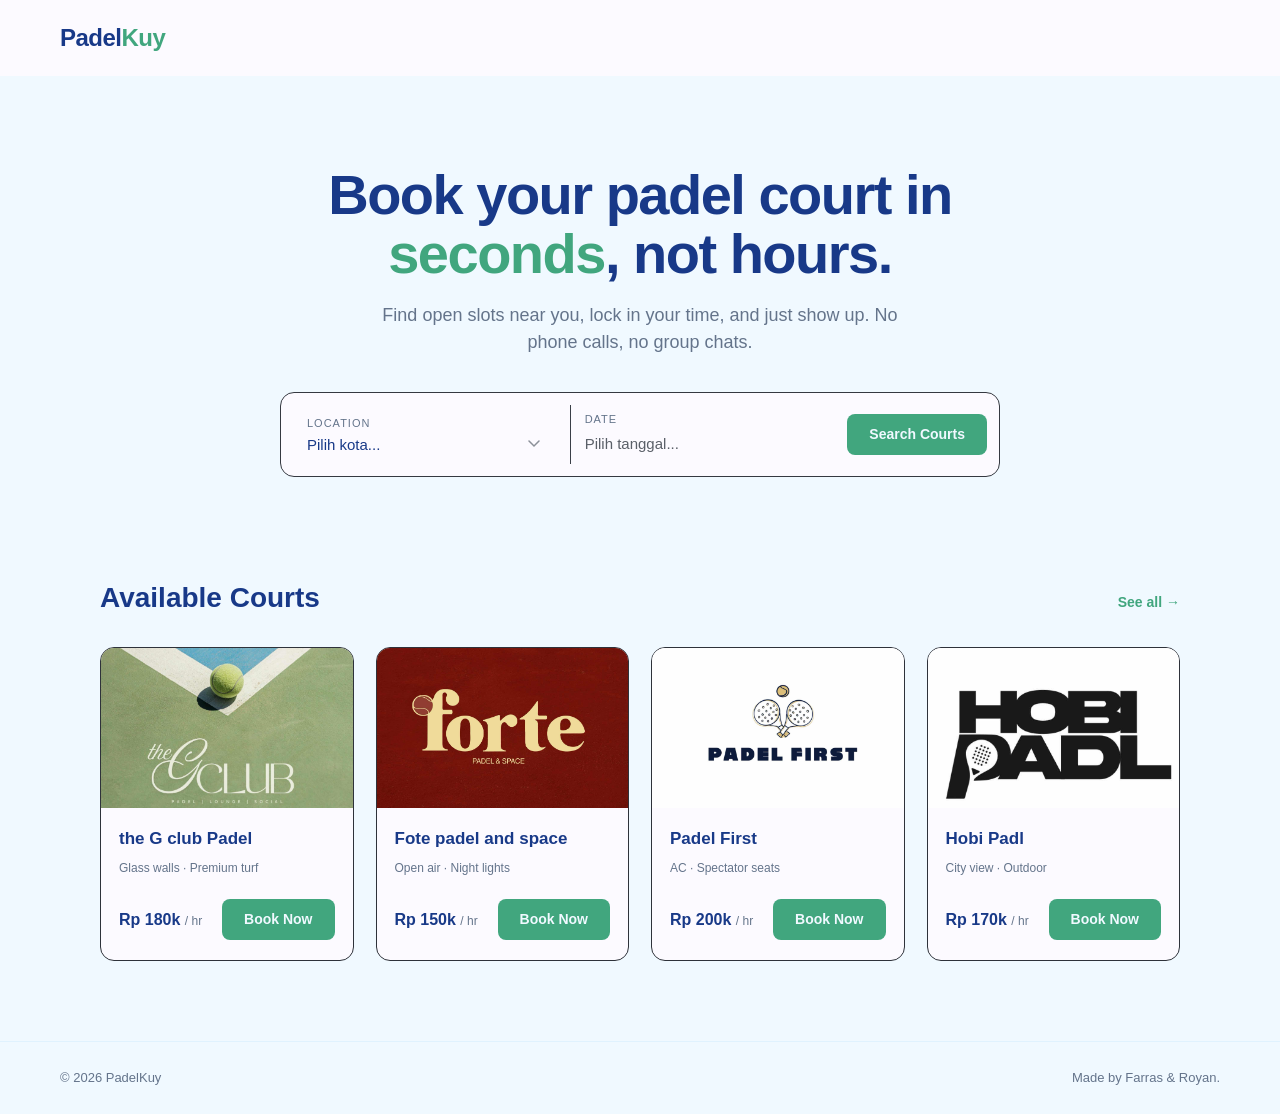
==== commit b6bc4684: "change to light theme, optimise ui/ux" ====
--- a/index.html
+++ b/index.html
@@ -32,6 +32,7 @@
           <option>Yogyakarta</option>
         </select>
       </div>
+
       <div class="search-field" id="date-picker-wrapper">
         <label>Date</label>
         <div id="date-display" class="custom-select-display">Pilih tanggal...</div>
@@ -122,7 +123,7 @@
 
   <footer class="footer">
     <div>© 2026 PadelKuy</div>
-    <div>Made for players, by players.</div>
+    <div>Made by Farras & Royan.</div>
   </footer>
 
 </body>
--- a/css/style.css
+++ b/css/style.css
@@ -1,18 +1,18 @@
 :root {
-  --neon: #c6ff3d;
-  --neon-dim: #a8e02b;
-  --charcoal: #1c1f24;
-  --charcoal-soft: #2a2e35;
-  --text: #e8e8e8;
-  --muted: #8b9099;
-  --line: #2e323a;
+  --neon: #41A67E;
+  --neon-dim: #338665;
+  --backcolor: #F0F9FF;
+  --backcolor-soft: #fcfaff;
+  --text: #183988;
+  --muted: #64748B;
+  --line: #E0F2FE;
 }
 
 * { box-sizing: border-box; margin: 0; padding: 0; }
 
 body {
   font-family: -apple-system, "Segoe UI", Roboto, sans-serif;
-  background: var(--charcoal);
+  background: var(--backcolor);
   color: var(--text);
   line-height: 1.5;
 }
@@ -21,10 +21,11 @@
 
 .navbar {
   display: flex;
+  background-color: var(--backcolor-soft);
   justify-content: space-between;
   align-items: center;
   padding: 20px 60px;
-  border-bottom: 1px solid var(--line);
+  border-bottom: none;
 }
 
 .logo { font-size: 24px; font-weight: 800; letter-spacing: -0.5px; }
@@ -43,7 +44,7 @@
 }
 .btn:hover { transform: translateY(-1px); }
 
-.btn-primary { background: var(--neon); color: var(--charcoal); }
+.btn-primary { background: var(--neon); color: var(--backcolor); }
 .btn-primary:hover { background: var(--neon-dim); }
 
 .btn-ghost {
@@ -68,6 +69,7 @@
   padding: 90px 60px 70px;
   max-width: 1200px;
   margin: 0 auto;
+  text-align: center
 }
 
 .hero h1 {
@@ -77,28 +79,32 @@
   letter-spacing: -1.5px;
   max-width: 780px;
   margin-bottom: 18px;
+  margin: 0 auto 18px auto;
 }
 .hero h1 em {
   color: var(--neon);
   font-style: normal;
-}
-
+  margin: 0 auto 18px auto;
+}
 .hero p {
   color: var(--muted);
   font-size: 18px;
   margin-bottom: 36px;
   max-width: 560px;
+  margin: 0 auto 36px auto;
 }
 
 .search-bar {
   display: flex;
   gap: 12px;
-  background: var(--charcoal-soft);
+  background: var(--backcolor-soft);
   padding: 12px;
   border-radius: 14px;
   max-width: 720px;
   align-items: center;
   border: 1px solid #353941;
+  margin: 0 auto;
+  text-align: left;
 }
 
 .search-field {
@@ -138,7 +144,7 @@
   padding-right: 20px;
 }
 .search-field select option {
-  background: var(--charcoal-soft);
+  background: var(--backcolor-soft);
   color: var(--text);
 }
 
@@ -163,7 +169,7 @@
   top: 100%;
   left: 0;
   width: 320px;
-  background: var(--charcoal-soft);
+  background: var(--backcolor-soft);
   border: 1px solid var(--line);
   border-radius: 14px;
   padding: 20px;
@@ -197,7 +203,7 @@
 }
 
 .court-card {
-  background: var(--charcoal-soft);
+  background: var(--backcolor-soft);
   border-radius: 14px;
   overflow: hidden;
   border: 1px solid #2e323a;
@@ -245,14 +251,44 @@
 
 /* ─── Detail Page ───────────────────────────────────────── */
 
-.breadcrumb {
+.back-container {
+  max-width: 1200px;
+  margin: 0 auto;
+  padding: 20px 60px 0; 
+}
+
+.btn-back {
+  display: inline-flex;
+  align-items: center;
+  gap: 8px;
+  color: var(--neon); 
+  font-weight: 600;
+  font-size: 14px;
+  transition: transform 0.2s ease, color 0.2s ease;
+  text-decoration: none;
+}
+
+.btn-back i {
+  font-size: 12px;
+}
+
+.btn-back:hover {
+  color: var(--neon-dim);
+  transform: translateX(-5px); 
+}
+
+/* .breadcrumb {
+  padding-top: 10px !important; 
+}
+
+/* .breadcrumb {
   max-width: 1200px;
   margin: 0 auto;
   padding: 24px 60px 0;
   color: var(--muted);
   font-size: 13px;
 }
-.breadcrumb a:hover { color: var(--neon); }
+.breadcrumb a:hover { color: var(--neon); } */
 
 .detail-wrap {
   max-width: 1200px;
@@ -335,7 +371,7 @@
   list-style: none;
 }
 .amenities li {
-  background: var(--charcoal-soft);
+  background: var(--backcolor-soft);
   border: 1px solid var(--line);
   padding: 12px 14px;
   border-radius: 10px;
@@ -347,7 +383,7 @@
 .amenities li::before { content: "✓"; color: var(--neon); font-weight: 700; }
 
 .booking-widget {
-  background: var(--charcoal-soft);
+  background: var(--backcolor-soft);
   border: 1px solid var(--line);
   border-radius: 16px;
   padding: 26px;
@@ -407,14 +443,16 @@
   font-size: 13px;
   border-radius: 8px;
   cursor: pointer;
+  background-color: #ebebeb;
   color: var(--text);
   transition: background 0.15s ease;
 }
-.date-cell:hover { background: #353941; }
-.date-cell.muted { color: #4a4e57; cursor: default; }
+.date-cell:hover { background: var(--line); }
+.date-cell.muted { color: var(--text); cursor: default; }
 .date-cell.muted:hover { background: transparent; }
 .date-cell.past {
-  color: #3a3e47;
+  color: var(--text);
+  background: transparent;
   cursor: not-allowed;
 }
 .date-cell.past:hover { background: transparent; }
@@ -481,7 +519,7 @@
 body:has(#c4-slots-29:target) a[href="#c4-slots-29"],
 body:has(#c4-slots-30:target) a[href="#c4-slots-30"] {
   background: var(--neon);
-  color: var(--charcoal);
+  color: var(--backcolor);
   font-weight: 700;
   border: none;
 }
@@ -509,6 +547,41 @@
 
 .slots { display: flex; flex-wrap: wrap; gap: 8px; margin-bottom: 24px; }
 .slot-option { display: contents; }
+
+.court-tabs {
+  display: flex;
+  gap: 6px;
+  margin-bottom: 14px;
+}
+.court-tab {
+  flex: 1;
+  text-align: center;
+  padding: 7px 4px;
+  border-radius: 8px;
+  border: 1px solid #3a3f47;
+  font-size: 12px;
+  cursor: pointer;
+  color: var(--muted);
+  user-select: none;
+  transition: border-color 0.15s, background 0.15s, color 0.15s;
+}
+.court-tab:hover { border-color: var(--neon); color: var(--text); }
+
+.court-slots { display: none; }
+.court-slots .slots { margin-bottom: 0; }
+
+.slot-group input:nth-of-type(1):checked ~ div:nth-of-type(2) { display: block; }
+.slot-group input:nth-of-type(2):checked ~ div:nth-of-type(3) { display: block; }
+.slot-group input:nth-of-type(3):checked ~ div:nth-of-type(4) { display: block; }
+
+.slot-group input:nth-of-type(1):checked ~ .court-tabs .court-tab:nth-child(1),
+.slot-group input:nth-of-type(2):checked ~ .court-tabs .court-tab:nth-child(2),
+.slot-group input:nth-of-type(3):checked ~ .court-tabs .court-tab:nth-child(3) {
+  background: var(--neon);
+  color: var(--backcolor);
+  border-color: var(--neon);
+  font-weight: 700;
+}
 
 .sr-only {
   position: absolute;
@@ -520,8 +593,7 @@
 }
 
 .slot {
-  background: transparent;
-  border: 1px solid #3a3f47;
+  background: #ebebeb;
   padding: 8px 14px;
   border-radius: 999px;
   color: var(--text);
@@ -533,18 +605,17 @@
 .slot:hover { border-color: var(--neon); }
 .slot-option input:checked + .slot {
   background: var(--neon);
-  color: var(--charcoal);
+  color: var(--backcolor);
   border-color: var(--neon);
   font-weight: 700;
 }
 .slot.taken {
-  color: #4a4e57;
+  color: var(--muted);
+  background: transparent;
   text-decoration: line-through;
   cursor: not-allowed;
-  border-color: #2e323a;
-}
-.slot.taken:hover { border-color: #2e323a; }
-
+  border: 1px solid #2e323a;
+}
 .booking-form {
   display: flex;
   flex-direction: column;
@@ -559,7 +630,7 @@
   letter-spacing: 0.5px;
 }
 .booking-form input {
-  background: var(--charcoal);
+  background: var(--backcolor);
   border: 1px solid #3a3f47;
   color: var(--text);
   padding: 11px 14px;
@@ -585,7 +656,7 @@
 }
 
 .auth-card {
-  background: var(--charcoal-soft);
+  background: var(--backcolor-soft);
   border: 1px solid var(--line);
   border-radius: 20px;
   padding: 40px;
@@ -631,7 +702,7 @@
 
 .auth-form input {
   width: 100%;
-  background: var(--charcoal);
+  background: var(--backcolor);
   border: 1px solid #3a3f47;
   color: var(--text);
   padding: 12px 14px;
@@ -663,7 +734,7 @@
 
 .btn-social {
   width: 100%;
-  background: var(--charcoal);
+  background: var(--backcolor);
   border: 1px solid #3a3f47;
   color: var(--text);
   padding: 12px;
